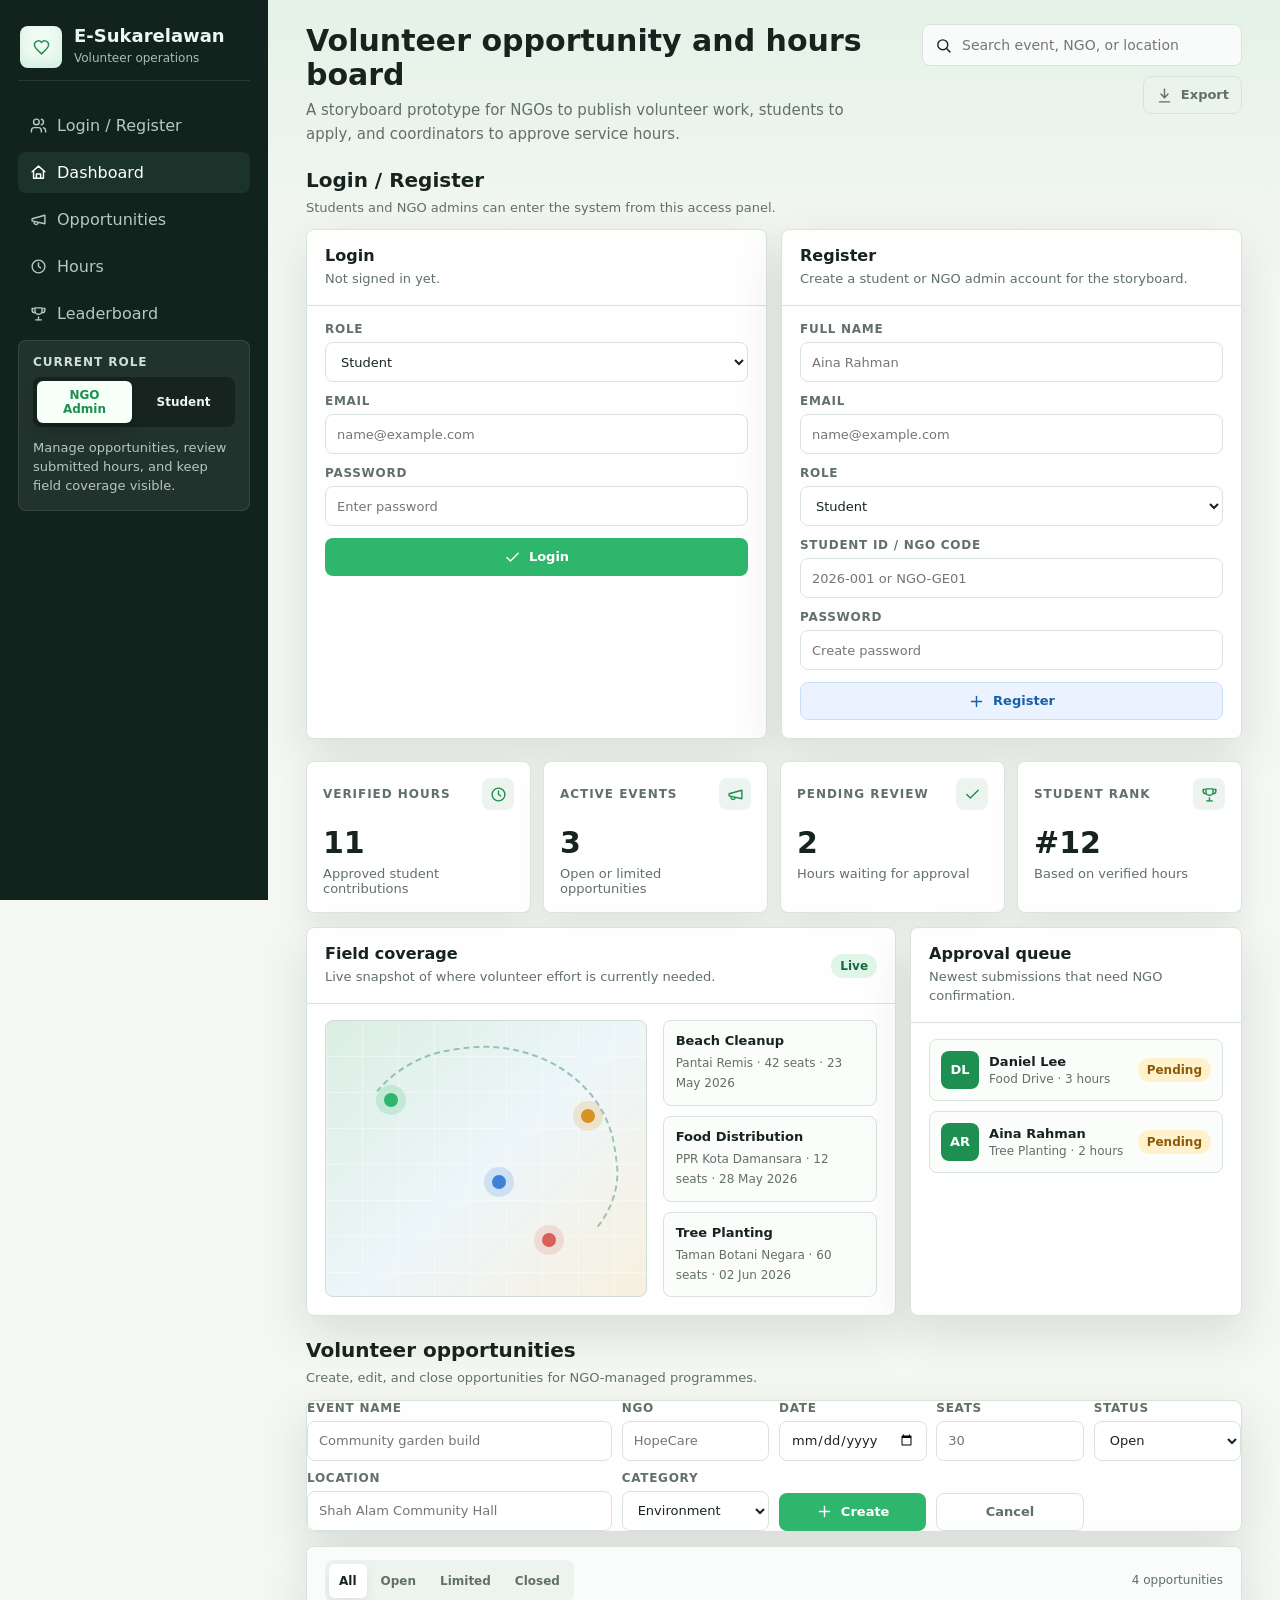
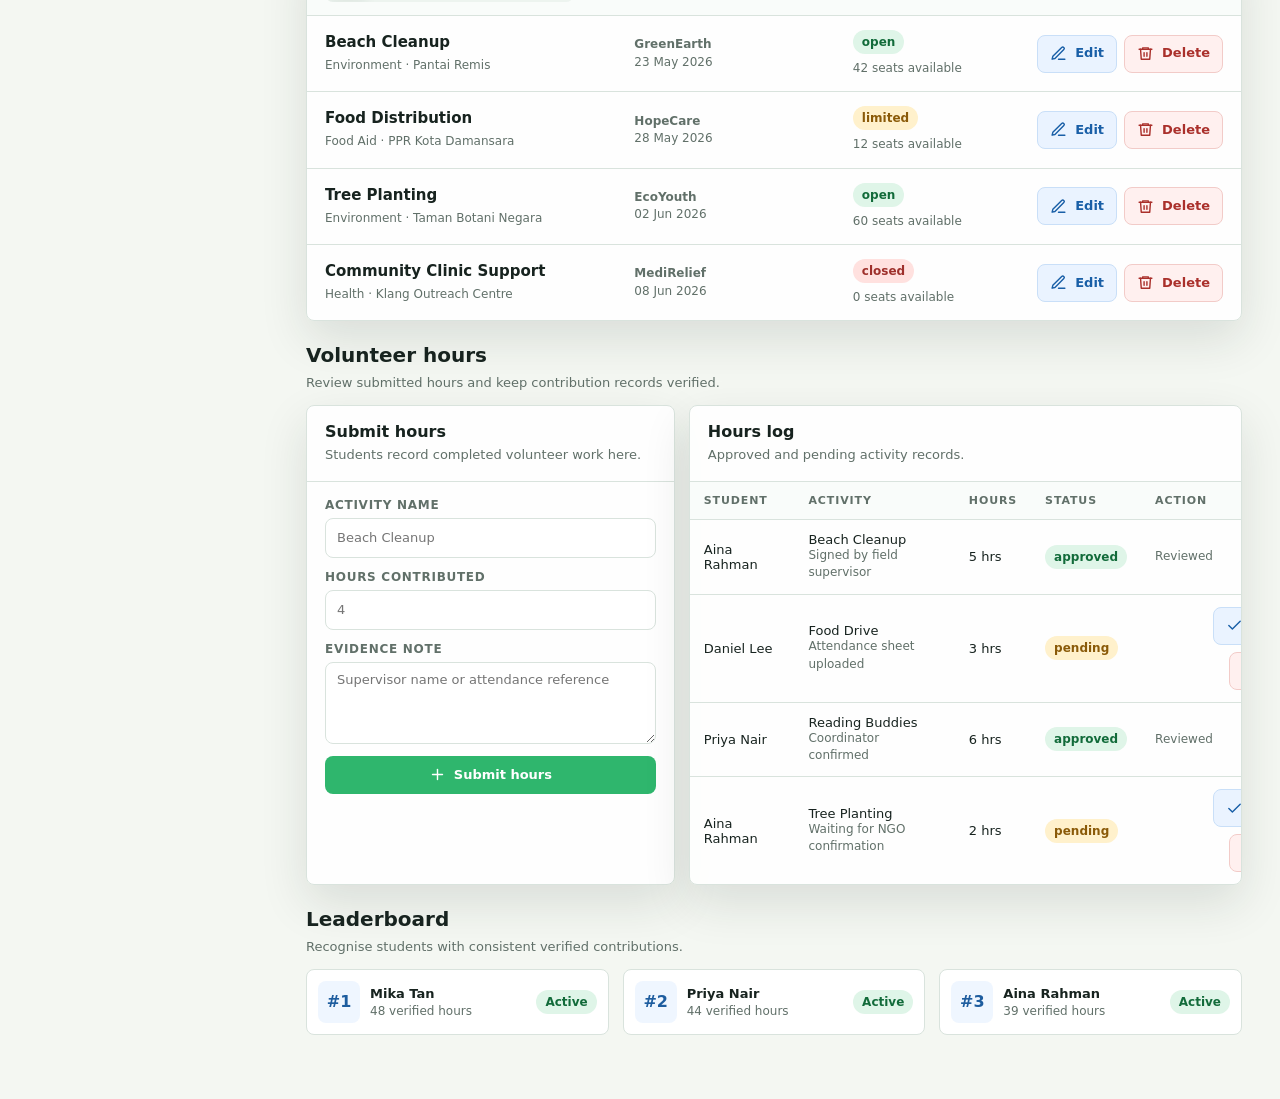
==== E-sukarelawan/target/E-sukarelawan-1.0-SNAPSHOT/index.html @ 40dfa762 "Add files via upload" ====
<!DOCTYPE html>
<html lang="en">
<head>
  <meta charset="UTF-8">
  <meta name="viewport" content="width=device-width, initial-scale=1.0">
  <title>E-Sukarelawan Storyboard</title>
  <style>
    :root {
      color-scheme: light;
      --page: #f4f7f2;
      --surface: #ffffff;
      --surface-2: #edf4ef;
      --ink: #17231f;
      --muted: #617069;
      --line: #d9e3dd;
      --sidebar: #12231d;
      --sidebar-soft: #1b332a;
      --green: #2fb66d;
      --green-dark: #1d8f51;
      --blue: #3b82d9;
      --amber: #d99125;
      --red: #d95f59;
      --shadow: 0 18px 48px rgba(26, 44, 36, 0.12);
      --radius: 8px;
      --fast: 180ms ease;
    }

    * {
      box-sizing: border-box;
    }

    html {
      scroll-behavior: smooth;
    }

    body {
      margin: 0;
      background:
        linear-gradient(180deg, rgba(47, 182, 109, 0.08), rgba(47, 182, 109, 0) 280px),
        var(--page);
      color: var(--ink);
      font-family: Inter, ui-sans-serif, system-ui, -apple-system, BlinkMacSystemFont, "Segoe UI", sans-serif;
    }

    button,
    input,
    select,
    textarea {
      font: inherit;
    }

    button {
      -webkit-tap-highlight-color: transparent;
    }

    .app {
      min-height: 100vh;
      min-width: 0;
      display: grid;
      grid-template-columns: 268px minmax(0, 1fr);
    }

    .sidebar {
      position: sticky;
      top: 0;
      min-width: 0;
      height: 100vh;
      padding: 22px 18px;
      background: var(--sidebar);
      color: #ecf7ef;
      display: flex;
      flex-direction: column;
      gap: 24px;
    }

    .brand {
      display: grid;
      grid-template-columns: 42px 1fr;
      gap: 12px;
      align-items: center;
      padding: 4px 2px 12px;
      border-bottom: 1px solid rgba(255, 255, 255, 0.1);
    }

    .brand-mark {
      width: 42px;
      height: 42px;
      border-radius: 8px;
      display: grid;
      place-items: center;
      background: #effaf3;
      color: var(--green-dark);
      box-shadow: inset 0 -6px 12px rgba(47, 182, 109, 0.16);
    }

    .brand-title {
      margin: 0;
      font-size: 18px;
      line-height: 1.05;
      letter-spacing: 0;
    }

    .brand-subtitle {
      margin: 4px 0 0;
      color: #a9bdb3;
      font-size: 12px;
      line-height: 1.35;
    }

    .nav {
      display: grid;
      gap: 6px;
      min-width: 0;
    }

    .nav-item {
      border: 0;
      border-radius: var(--radius);
      padding: 11px 12px;
      background: transparent;
      color: #b7c8bf;
      text-align: left;
      display: flex;
      align-items: center;
      gap: 10px;
      cursor: pointer;
      transition: background var(--fast), color var(--fast), transform var(--fast);
    }

    .nav-item:hover,
    .nav-item.active {
      background: var(--sidebar-soft);
      color: #ffffff;
    }

    .nav-item:active {
      transform: translateY(1px);
    }

    .role-panel {
      margin-top: auto;
      min-width: 0;
      padding: 14px;
      border-radius: var(--radius);
      background: rgba(255, 255, 255, 0.07);
      border: 1px solid rgba(255, 255, 255, 0.1);
    }

    .mini-label {
      display: block;
      margin-bottom: 8px;
      color: #cfe0d6;
      font-size: 12px;
      font-weight: 700;
      text-transform: uppercase;
      letter-spacing: 0.08em;
    }

    .segmented {
      display: grid;
      grid-template-columns: 1fr 1fr;
      gap: 4px;
      padding: 4px;
      border-radius: var(--radius);
      background: rgba(7, 15, 12, 0.42);
    }

    .role-btn,
    .filter-btn {
      min-height: 34px;
      border: 0;
      border-radius: 6px;
      padding: 7px 10px;
      background: transparent;
      color: inherit;
      cursor: pointer;
      font-size: 12px;
      font-weight: 700;
      transition: background var(--fast), color var(--fast), box-shadow var(--fast);
    }

    .role-btn.active {
      background: #f6fff8;
      color: var(--green-dark);
      box-shadow: 0 8px 16px rgba(0, 0, 0, 0.12);
    }

    .role-hint {
      min-height: 52px;
      margin: 12px 0 0;
      color: #b7c8bf;
      font-size: 13px;
      line-height: 1.45;
    }

    .workspace {
      min-width: 0;
      padding: 24px clamp(18px, 3vw, 38px) 42px;
    }

    .topbar {
      display: flex;
      align-items: flex-start;
      justify-content: space-between;
      gap: 18px;
      margin-bottom: 22px;
    }

    .page-title {
      margin: 0;
      color: var(--ink);
      font-size: 30px;
      line-height: 1.14;
      letter-spacing: 0;
    }

    .page-copy {
      margin: 7px 0 0;
      max-width: 680px;
      color: var(--muted);
      font-size: 15px;
      line-height: 1.55;
    }

    .top-actions {
      display: flex;
      gap: 10px;
      align-items: center;
      flex-wrap: wrap;
      justify-content: flex-end;
    }

    .search {
      width: min(320px, 34vw);
      min-width: 220px;
      display: flex;
      align-items: center;
      gap: 8px;
      padding: 0 12px;
      min-height: 42px;
      border: 1px solid var(--line);
      border-radius: var(--radius);
      background: rgba(255, 255, 255, 0.72);
    }

    .search input {
      width: 100%;
      min-width: 0;
      border: 0;
      outline: 0;
      background: transparent;
      color: var(--ink);
      font-size: 14px;
    }

    .btn {
      min-height: 38px;
      border: 1px solid transparent;
      border-radius: var(--radius);
      padding: 8px 12px;
      display: inline-flex;
      align-items: center;
      justify-content: center;
      gap: 8px;
      color: var(--ink);
      background: var(--surface);
      cursor: pointer;
      font-size: 13px;
      font-weight: 800;
      line-height: 1.1;
      white-space: nowrap;
      transition: transform var(--fast), border-color var(--fast), background var(--fast), box-shadow var(--fast), color var(--fast);
    }

    .btn:hover {
      transform: translateY(-1px);
      box-shadow: 0 10px 18px rgba(30, 45, 38, 0.1);
    }

    .btn.primary {
      background: var(--green);
      color: #fff;
    }

    .btn.blue {
      background: #eaf3ff;
      color: #195fa7;
      border-color: #c9dff8;
    }

    .btn.danger {
      background: #fff0ef;
      color: #aa302b;
      border-color: #f2cbc8;
    }

    .btn.ghost {
      background: transparent;
      border-color: var(--line);
      color: var(--muted);
    }

    .btn.icon-only {
      width: 38px;
      padding: 0;
    }

    .icon {
      width: 17px;
      height: 17px;
      flex: 0 0 auto;
      stroke: currentColor;
      stroke-width: 2;
      stroke-linecap: round;
      stroke-linejoin: round;
      fill: none;
    }

    .section {
      scroll-margin-top: 18px;
      margin-bottom: 22px;
    }

    .section-heading {
      display: flex;
      justify-content: space-between;
      align-items: end;
      gap: 14px;
      margin: 0 0 12px;
    }

    .section-heading h2 {
      margin: 0;
      font-size: 20px;
      line-height: 1.25;
      letter-spacing: 0;
    }

    .section-heading p {
      margin: 5px 0 0;
      color: var(--muted);
      font-size: 13px;
      line-height: 1.5;
    }

    .metrics {
      display: grid;
      grid-template-columns: repeat(4, minmax(150px, 1fr));
      gap: 12px;
      margin-bottom: 14px;
    }

    .metric {
      min-height: 118px;
      padding: 16px;
      border-radius: var(--radius);
      background: var(--surface);
      border: 1px solid rgba(217, 227, 221, 0.9);
      box-shadow: 0 12px 30px rgba(25, 40, 33, 0.08);
    }

    .metric-top {
      display: flex;
      justify-content: space-between;
      align-items: center;
      gap: 12px;
      margin-bottom: 18px;
    }

    .metric-label {
      color: var(--muted);
      font-size: 12px;
      font-weight: 800;
      text-transform: uppercase;
      letter-spacing: 0.08em;
    }

    .metric-icon {
      width: 32px;
      height: 32px;
      border-radius: 8px;
      display: grid;
      place-items: center;
      color: var(--green-dark);
      background: var(--surface-2);
    }

    .metric-value {
      margin: 0;
      font-size: 30px;
      line-height: 1;
      letter-spacing: 0;
    }

    .metric-note {
      margin: 8px 0 0;
      color: var(--muted);
      font-size: 13px;
    }

    .dashboard-grid {
      display: grid;
      grid-template-columns: minmax(0, 1.6fr) minmax(280px, 0.9fr);
      gap: 14px;
    }

    .panel {
      border: 1px solid var(--line);
      border-radius: var(--radius);
      background: rgba(255, 255, 255, 0.9);
      box-shadow: var(--shadow);
      overflow: hidden;
    }

    .panel-head {
      padding: 16px 18px;
      display: flex;
      justify-content: space-between;
      align-items: center;
      gap: 12px;
      border-bottom: 1px solid var(--line);
    }

    .panel-title {
      margin: 0;
      font-size: 16px;
      line-height: 1.25;
      letter-spacing: 0;
    }

    .panel-subtitle {
      margin: 4px 0 0;
      color: var(--muted);
      font-size: 13px;
      line-height: 1.45;
    }

    .panel-body {
      padding: 16px 18px 18px;
    }

    .field-map {
      display: grid;
      grid-template-columns: 1.2fr 0.8fr;
      gap: 16px;
      align-items: stretch;
    }

    .map-board {
      position: relative;
      min-height: 240px;
      border-radius: var(--radius);
      border: 1px solid #cfdcd4;
      background:
        linear-gradient(90deg, rgba(255, 255, 255, 0.36) 1px, transparent 1px),
        linear-gradient(0deg, rgba(255, 255, 255, 0.36) 1px, transparent 1px),
        linear-gradient(135deg, #dbeee3, #edf6f9 52%, #f8f0df);
      background-size: 36px 36px, 36px 36px, cover;
      overflow: hidden;
    }

    .map-route {
      position: absolute;
      inset: 24px 30px;
      border: 2px dashed rgba(31, 129, 83, 0.42);
      border-left-color: transparent;
      border-bottom-color: transparent;
      border-radius: 45% 55% 42% 58%;
      transform: rotate(-8deg);
    }

    .pin {
      position: absolute;
      width: 14px;
      height: 14px;
      border-radius: 99px;
      background: var(--green);
      box-shadow: 0 0 0 8px rgba(47, 182, 109, 0.18);
    }

    .pin:nth-child(2) { left: 18%; top: 26%; }
    .pin:nth-child(3) { left: 52%; top: 56%; background: var(--blue); box-shadow: 0 0 0 8px rgba(59, 130, 217, 0.18); }
    .pin:nth-child(4) { right: 16%; top: 32%; background: var(--amber); box-shadow: 0 0 0 8px rgba(217, 145, 37, 0.18); }
    .pin:nth-child(5) { right: 28%; bottom: 18%; background: var(--red); box-shadow: 0 0 0 8px rgba(217, 95, 89, 0.17); }

    .dispatch-list {
      display: grid;
      gap: 10px;
    }

    .dispatch-item {
      padding: 12px;
      border: 1px solid var(--line);
      border-radius: var(--radius);
      background: #fbfdfb;
    }

    .dispatch-item strong {
      display: block;
      margin-bottom: 4px;
      font-size: 13px;
    }

    .dispatch-item span {
      color: var(--muted);
      font-size: 12px;
      line-height: 1.45;
    }

    .queue {
      display: grid;
      gap: 10px;
    }

    .queue-row,
    .leader-row {
      display: grid;
      grid-template-columns: 38px minmax(0, 1fr) auto;
      gap: 10px;
      align-items: center;
      padding: 11px;
      border-radius: var(--radius);
      border: 1px solid var(--line);
      background: #fbfdfb;
    }

    .avatar {
      width: 38px;
      height: 38px;
      border-radius: 8px;
      display: grid;
      place-items: center;
      color: #fff;
      background: var(--green-dark);
      font-weight: 900;
      font-size: 13px;
    }

    .row-title {
      min-width: 0;
      font-size: 13px;
      font-weight: 800;
      overflow: hidden;
      text-overflow: ellipsis;
      white-space: nowrap;
    }

    .row-meta {
      margin-top: 3px;
      color: var(--muted);
      font-size: 12px;
      overflow: hidden;
      text-overflow: ellipsis;
      white-space: nowrap;
    }

    .tag {
      display: inline-flex;
      align-items: center;
      justify-content: center;
      min-height: 24px;
      border-radius: 999px;
      padding: 3px 9px;
      font-size: 12px;
      font-weight: 800;
      line-height: 1;
      white-space: nowrap;
    }

    .tag.open,
    .tag.approved {
      color: #126b3a;
      background: #dff5e8;
    }

    .tag.limited,
    .tag.pending {
      color: #8a5a08;
      background: #fff1cc;
    }

    .tag.closed,
    .tag.rejected {
      color: #9e302b;
      background: #ffe1df;
    }

    .form-grid {
      display: grid;
      grid-template-columns: repeat(6, minmax(110px, 1fr));
      gap: 10px;
      align-items: end;
    }

    .auth-grid {
      display: grid;
      grid-template-columns: repeat(2, minmax(280px, 1fr));
      gap: 14px;
    }

    .auth-fields {
      display: grid;
      gap: 12px;
    }

    .field {
      display: grid;
      gap: 6px;
      min-width: 0;
    }

    .field.wide {
      grid-column: span 2;
    }

    .field label {
      color: var(--muted);
      font-size: 12px;
      font-weight: 800;
      text-transform: uppercase;
      letter-spacing: 0.06em;
    }

    .field input,
    .field select,
    .field textarea {
      width: 100%;
      min-height: 40px;
      border: 1px solid var(--line);
      border-radius: var(--radius);
      padding: 9px 11px;
      background: #fff;
      color: var(--ink);
      outline: 0;
      font-size: 13px;
      transition: border-color var(--fast), box-shadow var(--fast);
    }

    .field textarea {
      resize: vertical;
      min-height: 82px;
    }

    .field input:focus,
    .field select:focus,
    .field textarea:focus {
      border-color: var(--green);
      box-shadow: 0 0 0 3px rgba(47, 182, 109, 0.16);
    }

    .toolbar {
      display: flex;
      align-items: center;
      justify-content: space-between;
      gap: 12px;
      padding: 13px 18px;
      border-bottom: 1px solid var(--line);
      background: #f9fcfa;
    }

    .filter-group {
      display: flex;
      gap: 4px;
      padding: 4px;
      border-radius: var(--radius);
      background: #edf4ef;
      overflow-x: auto;
    }

    .filter-btn {
      color: var(--muted);
    }

    .filter-btn.active {
      background: #fff;
      color: var(--ink);
      box-shadow: 0 4px 12px rgba(30, 45, 38, 0.08);
    }

    .opportunity-list {
      display: grid;
    }

    .opportunity-row {
      display: grid;
      grid-template-columns: minmax(230px, 1.3fr) minmax(170px, 0.9fr) minmax(140px, 0.75fr) auto;
      gap: 14px;
      align-items: center;
      padding: 14px 18px;
      border-bottom: 1px solid var(--line);
    }

    .opportunity-row:last-child {
      border-bottom: 0;
    }

    .event-title {
      margin: 0 0 5px;
      font-size: 15px;
      line-height: 1.25;
    }

    .event-meta,
    .event-detail {
      color: var(--muted);
      font-size: 12px;
      line-height: 1.45;
    }

    .row-actions {
      display: flex;
      gap: 7px;
      justify-content: flex-end;
      flex-wrap: wrap;
    }

    .hours-grid {
      display: grid;
      grid-template-columns: minmax(320px, 0.8fr) minmax(0, 1.2fr);
      gap: 14px;
    }

    .table-wrap {
      overflow-x: auto;
    }

    table {
      width: 100%;
      border-collapse: collapse;
      min-width: 650px;
    }

    th,
    td {
      padding: 12px 14px;
      border-bottom: 1px solid var(--line);
      text-align: left;
      vertical-align: middle;
      font-size: 13px;
    }

    th {
      color: var(--muted);
      font-size: 11px;
      text-transform: uppercase;
      letter-spacing: 0.08em;
      background: #f9fcfa;
    }

    tbody tr:last-child td {
      border-bottom: 0;
    }

    .leaderboard-grid {
      display: grid;
      grid-template-columns: repeat(3, minmax(0, 1fr));
      gap: 14px;
    }

    .leader-row {
      grid-template-columns: 42px minmax(0, 1fr) auto;
      background: #fff;
    }

    .rank {
      width: 42px;
      height: 42px;
      display: grid;
      place-items: center;
      border-radius: 8px;
      background: #eff6ff;
      color: #1e5d9f;
      font-weight: 900;
    }

    .admin-grid {
      display: grid;
      grid-template-columns: repeat(3, minmax(0, 1fr));
      gap: 14px;
    }

    .admin-card {
      padding: 16px 18px;
      display: grid;
      gap: 10px;
    }

    .profile-value {
      color: var(--ink);
      font-size: 13px;
      font-weight: 800;
      text-align: right;
    }

    .toggle-row {
      display: flex;
      justify-content: space-between;
      align-items: center;
      gap: 14px;
      padding: 10px 0;
      border-bottom: 1px solid var(--line);
    }

    .toggle-row:last-child {
      border-bottom: 0;
    }

    .switch {
      position: relative;
      width: 46px;
      height: 26px;
      flex: 0 0 auto;
    }

    .switch input {
      position: absolute;
      inset: 0;
      opacity: 0;
    }

    .slider {
      position: absolute;
      inset: 0;
      border-radius: 999px;
      background: #cbd7d0;
      cursor: pointer;
      transition: background var(--fast);
    }

    .slider::after {
      content: "";
      position: absolute;
      width: 20px;
      height: 20px;
      top: 3px;
      left: 3px;
      border-radius: 50%;
      background: #fff;
      box-shadow: 0 2px 8px rgba(31, 42, 37, 0.2);
      transition: transform var(--fast);
    }

    .switch input:checked + .slider {
      background: var(--green);
    }

    .switch input:checked + .slider::after {
      transform: translateX(20px);
    }

    .empty {
      padding: 24px 18px;
      color: var(--muted);
      text-align: center;
      font-size: 13px;
    }

    .admin-only,
    .student-only {
      display: none;
    }

    .app[data-role="admin"] .admin-only {
      display: block;
    }

    .app[data-role="admin"] .admin-only.form-grid {
      display: grid;
    }

    .app[data-role="student"] .student-only {
      display: block;
    }

    .app[data-role="student"] .student-only.inline {
      display: inline-flex;
    }

    .app[data-role="student"] .admin-context {
      display: none;
    }

    .app[data-role="admin"] .student-context {
      display: none;
    }

    .toast {
      position: fixed;
      right: 22px;
      bottom: 22px;
      z-index: 10;
      max-width: min(360px, calc(100vw - 44px));
      padding: 12px 14px;
      border-radius: var(--radius);
      background: #12231d;
      color: #fff;
      box-shadow: 0 18px 48px rgba(18, 35, 29, 0.28);
      transform: translateY(18px);
      opacity: 0;
      pointer-events: none;
      transition: opacity var(--fast), transform var(--fast);
      font-size: 13px;
      line-height: 1.45;
    }

    .toast.show {
      opacity: 1;
      transform: translateY(0);
    }

    @media (max-width: 1180px) {
      .metrics {
        grid-template-columns: repeat(2, minmax(180px, 1fr));
      }

      .dashboard-grid,
      .auth-grid,
      .field-map,
      .hours-grid,
      .leaderboard-grid,
      .admin-grid {
        grid-template-columns: 1fr;
      }

      .form-grid {
        grid-template-columns: repeat(3, minmax(140px, 1fr));
      }
    }

    @media (max-width: 860px) {
      .app {
        grid-template-columns: 1fr;
      }

      .sidebar {
        position: static;
        height: auto;
        padding: 16px;
      }

      .nav {
        display: flex;
        overflow-x: auto;
        max-width: 100%;
        padding-bottom: 4px;
      }

      .nav-item {
        flex: 0 0 126px;
      }

      .role-panel {
        margin-top: 0;
      }

      .workspace {
        padding: 18px 14px 30px;
      }

      .topbar,
      .section-heading,
      .toolbar {
        align-items: stretch;
        flex-direction: column;
      }

      .top-actions,
      .toolbar {
        justify-content: flex-start;
      }

      .search {
        width: 100%;
        min-width: 0;
      }

      .page-title {
        font-size: 25px;
      }

      .opportunity-row {
        grid-template-columns: 1fr;
        align-items: start;
      }

      .row-actions {
        justify-content: flex-start;
      }
    }

    @media (max-width: 620px) {
      .metrics,
      .form-grid {
        grid-template-columns: 1fr;
      }

      .field.wide {
        grid-column: span 1;
      }

      .panel-head {
        align-items: flex-start;
        flex-direction: column;
      }

      .queue-row,
      .leader-row {
        grid-template-columns: 38px minmax(0, 1fr);
      }

      .queue-row .tag,
      .leader-row .tag {
        grid-column: 1 / -1;
        width: fit-content;
      }
    }

    @media (prefers-reduced-motion: reduce) {
      *,
      *::before,
      *::after {
        scroll-behavior: auto !important;
        transition-duration: 0.01ms !important;
        animation-duration: 0.01ms !important;
      }
    }
  </style>
</head>
<body>
  <svg aria-hidden="true" style="position:absolute;width:0;height:0;overflow:hidden">
    <symbol id="icon-heart" viewBox="0 0 24 24"><path d="M19 14c1.5-1.5 3-3.3 3-5.5A5.5 5.5 0 0 0 12 5a5.5 5.5 0 0 0-10 3.5C2 10.7 3.5 12.5 5 14l7 7Z"></path></symbol>
    <symbol id="icon-home" viewBox="0 0 24 24"><path d="m3 11 9-8 9 8"></path><path d="M5 10v10h14V10"></path><path d="M9 20v-6h6v6"></path></symbol>
    <symbol id="icon-megaphone" viewBox="0 0 24 24"><path d="m3 11 18-5v12L3 14v-3Z"></path><path d="M11.6 16.8a3 3 0 1 1-5.8-1.6"></path></symbol>
    <symbol id="icon-clock" viewBox="0 0 24 24"><circle cx="12" cy="12" r="9"></circle><path d="M12 7v5l3 2"></path></symbol>
    <symbol id="icon-trophy" viewBox="0 0 24 24"><path d="M8 21h8"></path><path d="M12 17v4"></path><path d="M7 4h10v4a5 5 0 0 1-10 0V4Z"></path><path d="M5 5H3v2a4 4 0 0 0 4 4"></path><path d="M19 5h2v2a4 4 0 0 1-4 4"></path></symbol>
    <symbol id="icon-settings" viewBox="0 0 24 24"><path d="M12 15.5a3.5 3.5 0 1 0 0-7 3.5 3.5 0 0 0 0 7Z"></path><path d="M19.4 15a1.7 1.7 0 0 0 .3 1.9l.1.1a2 2 0 1 1-2.8 2.8l-.1-.1a1.7 1.7 0 0 0-1.9-.3 1.7 1.7 0 0 0-1 1.6V21a2 2 0 1 1-4 0v-.1a1.7 1.7 0 0 0-1-1.6 1.7 1.7 0 0 0-1.9.3l-.1.1A2 2 0 1 1 4.2 17l.1-.1a1.7 1.7 0 0 0 .3-1.9 1.7 1.7 0 0 0-1.6-1H3a2 2 0 1 1 0-4h.1a1.7 1.7 0 0 0 1.6-1 1.7 1.7 0 0 0-.3-1.9L4.3 7A2 2 0 1 1 7.1 4.2l.1.1a1.7 1.7 0 0 0 1.9.3h.1a1.7 1.7 0 0 0 1-1.6V3a2 2 0 1 1 4 0v.1a1.7 1.7 0 0 0 1 1.6h.1a1.7 1.7 0 0 0 1.9-.3l.1-.1A2 2 0 1 1 19.8 7l-.1.1a1.7 1.7 0 0 0-.3 1.9v.1a1.7 1.7 0 0 0 1.6 1h.1a2 2 0 1 1 0 4H21a1.7 1.7 0 0 0-1.6 1Z"></path></symbol>
    <symbol id="icon-plus" viewBox="0 0 24 24"><path d="M12 5v14"></path><path d="M5 12h14"></path></symbol>
    <symbol id="icon-edit" viewBox="0 0 24 24"><path d="M12 20h9"></path><path d="M16.5 3.5a2.1 2.1 0 0 1 3 3L7 19l-4 1 1-4Z"></path></symbol>
    <symbol id="icon-trash" viewBox="0 0 24 24"><path d="M3 6h18"></path><path d="M8 6V4h8v2"></path><path d="m19 6-1 14H6L5 6"></path><path d="M10 11v5"></path><path d="M14 11v5"></path></symbol>
    <symbol id="icon-search" viewBox="0 0 24 24"><circle cx="11" cy="11" r="7"></circle><path d="m21 21-4.3-4.3"></path></symbol>
    <symbol id="icon-download" viewBox="0 0 24 24"><path d="M12 3v12"></path><path d="m7 10 5 5 5-5"></path><path d="M5 21h14"></path></symbol>
    <symbol id="icon-check" viewBox="0 0 24 24"><path d="m20 6-11 11-5-5"></path></symbol>
    <symbol id="icon-x" viewBox="0 0 24 24"><path d="M18 6 6 18"></path><path d="m6 6 12 12"></path></symbol>
    <symbol id="icon-users" viewBox="0 0 24 24"><path d="M16 21v-2a4 4 0 0 0-4-4H6a4 4 0 0 0-4 4v2"></path><circle cx="9" cy="7" r="4"></circle><path d="M22 21v-2a4 4 0 0 0-3-3.9"></path><path d="M16 3.1a4 4 0 0 1 0 7.8"></path></symbol>
    <symbol id="icon-map" viewBox="0 0 24 24"><path d="M9 18 3 21V6l6-3 6 3 6-3v15l-6 3-6-3Z"></path><path d="M9 3v15"></path><path d="M15 6v15"></path></symbol>
  </svg>

  <div class="app" id="app" data-role="admin">
    <aside class="sidebar" aria-label="Primary navigation">
      <div class="brand">
        <div class="brand-mark"><svg class="icon"><use href="#icon-heart"></use></svg></div>
        <div>
          <h1 class="brand-title">E-Sukarelawan</h1>
          <p class="brand-subtitle">Volunteer operations</p>
        </div>
      </div>

      <nav class="nav">
        <button class="nav-item" data-target="access" type="button">
          <svg class="icon"><use href="#icon-users"></use></svg>
          Login / Register
        </button>
        <button class="nav-item active" data-target="dashboard" type="button">
          <svg class="icon"><use href="#icon-home"></use></svg>
          Dashboard
        </button>
        <button class="nav-item" data-target="opportunities" type="button">
          <svg class="icon"><use href="#icon-megaphone"></use></svg>
          Opportunities
        </button>
        <button class="nav-item" data-target="hours" type="button">
          <svg class="icon"><use href="#icon-clock"></use></svg>
          Hours
        </button>
        <button class="nav-item" data-target="leaderboard" type="button">
          <svg class="icon"><use href="#icon-trophy"></use></svg>
          Leaderboard
        </button>
      <div class="role-panel">
        <span class="mini-label">Current role</span>
        <div class="segmented" role="tablist" aria-label="Role">
          <button class="role-btn active" type="button" data-role-choice="admin">NGO Admin</button>
          <button class="role-btn" type="button" data-role-choice="student">Student</button>
        </div>
        <p class="role-hint" id="roleHint">Manage opportunities, review submitted hours, and keep field coverage visible.</p>
      </div>
    </aside>

    <main class="workspace">
      <header class="topbar">
        <div>
          <h2 class="page-title">Volunteer opportunity and hours board</h2>
          <p class="page-copy">A storyboard prototype for NGOs to publish volunteer work, students to apply, and coordinators to approve service hours.</p>
        </div>
        <div class="top-actions">
          <label class="search" aria-label="Search the storyboard">
            <svg class="icon"><use href="#icon-search"></use></svg>
            <input id="globalSearch" type="search" placeholder="Search event, NGO, or location">
          </label>
          <button class="btn ghost" type="button" id="exportBtn">
            <svg class="icon"><use href="#icon-download"></use></svg>
            Export
          </button>
        </div>
      </header>

      <section class="section" id="access">
        <div class="section-heading">
          <div>
            <h2>Login / Register</h2>
            <p>Students and NGO admins can enter the system from this access panel.</p>
          </div>
        </div>

        <div class="auth-grid">
          <form class="panel" id="loginForm">
            <div class="panel-head">
              <div>
                <h3 class="panel-title">Login</h3>
                <p class="panel-subtitle" id="accessStatus">Not signed in yet.</p>
              </div>
            </div>
            <div class="panel-body auth-fields">
              <div class="field">
                <label for="loginRole">Role</label>
                <select id="loginRole" required>
                  <option value="student">Student</option>
                  <option value="admin">NGO Admin</option>
                </select>
              </div>
              <div class="field">
                <label for="loginEmail">Email</label>
                <input id="loginEmail" type="email" autocomplete="email" placeholder="name@example.com" required>
              </div>
              <div class="field">
                <label for="loginPassword">Password</label>
                <input id="loginPassword" type="password" autocomplete="current-password" placeholder="Enter password" required>
              </div>
              <button class="btn primary" type="submit">
                <svg class="icon"><use href="#icon-check"></use></svg>
                Login
              </button>
            </div>
          </form>

          <form class="panel" id="registerForm">
            <div class="panel-head">
              <div>
                <h3 class="panel-title">Register</h3>
                <p class="panel-subtitle">Create a student or NGO admin account for the storyboard.</p>
              </div>
            </div>
            <div class="panel-body auth-fields">
              <div class="field">
                <label for="registerName">Full name</label>
                <input id="registerName" autocomplete="name" placeholder="Aina Rahman" required>
              </div>
              <div class="field">
                <label for="registerEmail">Email</label>
                <input id="registerEmail" type="email" autocomplete="email" placeholder="name@example.com" required>
              </div>
              <div class="field">
                <label for="registerRole">Role</label>
                <select id="registerRole" required>
                  <option value="student">Student</option>
                  <option value="admin">NGO Admin</option>
                </select>
              </div>
              <div class="field">
                <label for="registerId">Student ID / NGO code</label>
                <input id="registerId" autocomplete="off" placeholder="2026-001 or NGO-GE01" required>
              </div>
              <div class="field">
                <label for="registerPassword">Password</label>
                <input id="registerPassword" type="password" autocomplete="new-password" placeholder="Create password" required>
              </div>
              <button class="btn blue" type="submit">
                <svg class="icon"><use href="#icon-plus"></use></svg>
                Register
              </button>
            </div>
          </form>
        </div>
      </section>

      <section class="section" id="dashboard">
        <div class="metrics">
          <article class="metric">
            <div class="metric-top">
              <span class="metric-label">Verified hours</span>
              <span class="metric-icon"><svg class="icon"><use href="#icon-clock"></use></svg></span>
            </div>
            <h3 class="metric-value" id="metricHours">0</h3>
            <p class="metric-note">Approved student contributions</p>
          </article>
          <article class="metric">
            <div class="metric-top">
              <span class="metric-label">Active events</span>
              <span class="metric-icon"><svg class="icon"><use href="#icon-megaphone"></use></svg></span>
            </div>
            <h3 class="metric-value" id="metricEvents">0</h3>
            <p class="metric-note">Open or limited opportunities</p>
          </article>
          <article class="metric">
            <div class="metric-top">
              <span class="metric-label">Pending review</span>
              <span class="metric-icon"><svg class="icon"><use href="#icon-check"></use></svg></span>
            </div>
            <h3 class="metric-value" id="metricPending">0</h3>
            <p class="metric-note">Hours waiting for approval</p>
          </article>
          <article class="metric">
            <div class="metric-top">
              <span class="metric-label">Student rank</span>
              <span class="metric-icon"><svg class="icon"><use href="#icon-trophy"></use></svg></span>
            </div>
            <h3 class="metric-value">#12</h3>
            <p class="metric-note">Based on verified hours</p>
          </article>
        </div>

        <div class="dashboard-grid">
          <section class="panel">
            <div class="panel-head">
              <div>
                <h3 class="panel-title">Field coverage</h3>
                <p class="panel-subtitle">Live snapshot of where volunteer effort is currently needed.</p>
              </div>
              <span class="tag open">Live</span>
            </div>
            <div class="panel-body field-map">
              <div class="map-board" aria-label="Volunteer coverage map">
                <span class="map-route"></span>
                <span class="pin"></span>
                <span class="pin"></span>
                <span class="pin"></span>
                <span class="pin"></span>
              </div>
              <div class="dispatch-list" id="dispatchList"></div>
            </div>
          </section>

          <section class="panel">
            <div class="panel-head">
              <div>
                <h3 class="panel-title admin-context">Approval queue</h3>
                <h3 class="panel-title student-context">My applications</h3>
                <p class="panel-subtitle admin-context">Newest submissions that need NGO confirmation.</p>
                <p class="panel-subtitle student-context">Applications submitted from the opportunities board.</p>
              </div>
            </div>
            <div class="panel-body">
              <div class="queue" id="queueList"></div>
            </div>
          </section>
        </div>
      </section>

      <section class="section" id="opportunities">
        <div class="section-heading">
          <div>
            <h2>Volunteer opportunities</h2>
            <p class="admin-context">Create, edit, and close opportunities for NGO-managed programmes.</p>
            <p class="student-context">Browse open programmes and apply to the activities that fit your schedule.</p>
          </div>
        </div>

        <form class="panel admin-only form-grid" id="opportunityForm">
          <div class="field wide">
            <label for="eventName">Event name</label>
            <input id="eventName" name="eventName" autocomplete="off" placeholder="Community garden build" required>
          </div>
          <div class="field">
            <label for="ngoName">NGO</label>
            <input id="ngoName" name="ngoName" autocomplete="off" placeholder="HopeCare" required>
          </div>
          <div class="field">
            <label for="eventDate">Date</label>
            <input id="eventDate" name="eventDate" type="date" required>
          </div>
          <div class="field">
            <label for="eventSeats">Seats</label>
            <input id="eventSeats" name="eventSeats" type="number" min="1" placeholder="30" required>
          </div>
          <div class="field">
            <label for="eventStatus">Status</label>
            <select id="eventStatus" name="eventStatus">
              <option value="open">Open</option>
              <option value="limited">Limited</option>
              <option value="closed">Closed</option>
            </select>
          </div>
          <div class="field wide">
            <label for="eventLocation">Location</label>
            <input id="eventLocation" name="eventLocation" autocomplete="off" placeholder="Shah Alam Community Hall" required>
          </div>
          <div class="field">
            <label for="eventCategory">Category</label>
            <select id="eventCategory" name="eventCategory">
              <option>Environment</option>
              <option>Food Aid</option>
              <option>Education</option>
              <option>Health</option>
              <option>Community</option>
            </select>
          </div>
          <button class="btn primary" type="submit" id="saveOpportunityBtn">
            <svg class="icon"><use href="#icon-plus"></use></svg>
            Create
          </button>
          <button class="btn ghost" type="button" id="cancelEditBtn" hidden>Cancel</button>
        </form>

        <section class="panel" style="margin-top:14px">
          <div class="toolbar">
            <div class="filter-group" aria-label="Opportunity filters">
              <button class="filter-btn active" type="button" data-filter="all">All</button>
              <button class="filter-btn" type="button" data-filter="open">Open</button>
              <button class="filter-btn" type="button" data-filter="limited">Limited</button>
              <button class="filter-btn" type="button" data-filter="closed">Closed</button>
            </div>
            <span class="event-detail" id="resultCount">0 opportunities</span>
          </div>
          <div class="opportunity-list" id="opportunityList"></div>
        </section>
      </section>

      <section class="section" id="hours">
        <div class="section-heading">
          <div>
            <h2>Volunteer hours</h2>
            <p class="student-context">Log completed activities and track whether your NGO has approved them.</p>
            <p class="admin-context">Review submitted hours and keep contribution records verified.</p>
          </div>
        </div>

        <div class="hours-grid">
          <form class="panel" id="hoursForm">
            <div class="panel-head">
              <div>
                <h3 class="panel-title">Submit hours</h3>
                <p class="panel-subtitle">Students record completed volunteer work here.</p>
              </div>
            </div>
            <div class="panel-body" style="display:grid;gap:12px">
              <div class="field">
                <label for="activityName">Activity name</label>
                <input id="activityName" autocomplete="off" placeholder="Beach Cleanup" required>
              </div>
              <div class="field">
                <label for="hoursContributed">Hours contributed</label>
                <input id="hoursContributed" type="number" min="1" max="24" placeholder="4" required>
              </div>
              <div class="field">
                <label for="hoursNote">Evidence note</label>
                <textarea id="hoursNote" placeholder="Supervisor name or attendance reference"></textarea>
              </div>
              <button class="btn primary" type="submit">
                <svg class="icon"><use href="#icon-plus"></use></svg>
                Submit hours
              </button>
            </div>
          </form>

          <section class="panel">
            <div class="panel-head">
              <div>
                <h3 class="panel-title">Hours log</h3>
                <p class="panel-subtitle">Approved and pending activity records.</p>
              </div>
            </div>
            <div class="table-wrap">
              <table>
                <thead>
                  <tr>
                    <th>Student</th>
                    <th>Activity</th>
                    <th>Hours</th>
                    <th>Status</th>
                    <th class="admin-context">Action</th>
                  </tr>
                </thead>
                <tbody id="hoursTable"></tbody>
              </table>
            </div>
          </section>
        </div>
      </section>

      <section class="section" id="leaderboard">
        <div class="section-heading">
          <div>
            <h2>Leaderboard</h2>
            <p>Recognise students with consistent verified contributions.</p>
          </div>
        </div>
        <div class="leaderboard-grid" id="leaderboardList"></div>
      </section>
    </main>
  </div>

  <div class="toast" id="toast" role="status" aria-live="polite"></div>

  <script>
    const app = document.querySelector("#app");
    const toast = document.querySelector("#toast");
    const roleHint = document.querySelector("#roleHint");
    const searchInput = document.querySelector("#globalSearch");
    const resultCount = document.querySelector("#resultCount");
    const opportunityForm = document.querySelector("#opportunityForm");
    const saveOpportunityBtn = document.querySelector("#saveOpportunityBtn");
    const cancelEditBtn = document.querySelector("#cancelEditBtn");
    const hoursForm = document.querySelector("#hoursForm");
    const loginForm = document.querySelector("#loginForm");
    const registerForm = document.querySelector("#registerForm");
    const accessStatus = document.querySelector("#accessStatus");

    let role = "admin";
    let activeFilter = "all";
    let editingOpportunityId = null;
    let toastTimer = null;

    const opportunities = [
      { id: 1, event: "Beach Cleanup", ngo: "GreenEarth", date: "2026-05-23", seats: 42, location: "Pantai Remis", status: "open", category: "Environment", applied: false },
      { id: 2, event: "Food Distribution", ngo: "HopeCare", date: "2026-05-28", seats: 12, location: "PPR Kota Damansara", status: "limited", category: "Food Aid", applied: false },
      { id: 3, event: "Tree Planting", ngo: "EcoYouth", date: "2026-06-02", seats: 60, location: "Taman Botani Negara", status: "open", category: "Environment", applied: true },
      { id: 4, event: "Community Clinic Support", ngo: "MediRelief", date: "2026-06-08", seats: 0, location: "Klang Outreach Centre", status: "closed", category: "Health", applied: false }
    ];

    const hours = [
      { id: 1, student: "Aina Rahman", activity: "Beach Cleanup", amount: 5, status: "approved", note: "Signed by field supervisor" },
      { id: 2, student: "Daniel Lee", activity: "Food Drive", amount: 3, status: "pending", note: "Attendance sheet uploaded" },
      { id: 3, student: "Priya Nair", activity: "Reading Buddies", amount: 6, status: "approved", note: "Coordinator confirmed" },
      { id: 4, student: "Aina Rahman", activity: "Tree Planting", amount: 2, status: "pending", note: "Waiting for NGO confirmation" }
    ];

    const leaders = [
      { name: "Mika Tan", hours: 48 },
      { name: "Priya Nair", hours: 44 },
      { name: "Aina Rahman", hours: 39 }
    ];

    function icon(name) {
      return `<svg class="icon" aria-hidden="true"><use href="#icon-${name}"></use></svg>`;
    }

    function showToast(message) {
      clearTimeout(toastTimer);
      toast.textContent = message;
      toast.classList.add("show");
      toastTimer = setTimeout(() => toast.classList.remove("show"), 2400);
    }

    function formatDate(dateString) {
      return new Intl.DateTimeFormat("en-MY", { day: "2-digit", month: "short", year: "numeric" }).format(new Date(dateString));
    }

    function initials(name) {
      return name.split(" ").map(part => part[0]).join("").slice(0, 2).toUpperCase();
    }

    function filteredOpportunities() {
      const query = searchInput.value.trim().toLowerCase();
      return opportunities.filter(item => {
        const matchesFilter = activeFilter === "all" || item.status === activeFilter;
        const matchesSearch = !query || [item.event, item.ngo, item.location, item.category].some(value => value.toLowerCase().includes(query));
        return matchesFilter && matchesSearch;
      });
    }

    function renderMetrics() {
      const approvedHours = hours.filter(item => item.status === "approved").reduce((sum, item) => sum + item.amount, 0);
      const activeEvents = opportunities.filter(item => item.status !== "closed").length;
      const pendingHours = hours.filter(item => item.status === "pending").length;
      document.querySelector("#metricHours").textContent = approvedHours.toLocaleString("en-MY");
      document.querySelector("#metricEvents").textContent = activeEvents;
      document.querySelector("#metricPending").textContent = pendingHours;
    }

    function renderDispatch() {
      const urgent = opportunities.slice(0, 3).map(item => `
        <div class="dispatch-item">
          <strong>${item.event}</strong>
          <span>${item.location} · ${item.seats} seats · ${formatDate(item.date)}</span>
        </div>
      `).join("");
      document.querySelector("#dispatchList").innerHTML = urgent;
    }

    function renderQueue() {
      const queueList = document.querySelector("#queueList");
      if (role === "admin") {
        const pending = hours.filter(item => item.status === "pending");
        queueList.innerHTML = pending.length ? pending.map(item => `
          <div class="queue-row">
            <div class="avatar">${initials(item.student)}</div>
            <div>
              <div class="row-title">${item.student}</div>
              <div class="row-meta">${item.activity} · ${item.amount} hours</div>
            </div>
            <span class="tag pending">Pending</span>
          </div>
        `).join("") : `<div class="empty">No pending submissions.</div>`;
      } else {
        const applied = opportunities.filter(item => item.applied);
        queueList.innerHTML = applied.length ? applied.map(item => `
          <div class="queue-row">
            <div class="avatar">${item.ngo.slice(0, 2).toUpperCase()}</div>
            <div>
              <div class="row-title">${item.event}</div>
              <div class="row-meta">${item.ngo} · ${formatDate(item.date)}</div>
            </div>
            <span class="tag ${item.status}">${item.status}</span>
          </div>
        `).join("") : `<div class="empty">No applications yet.</div>`;
      }
    }

    function renderOpportunities() {
      const list = document.querySelector("#opportunityList");
      const items = filteredOpportunities();
      resultCount.textContent = `${items.length} ${items.length === 1 ? "opportunity" : "opportunities"}`;

      if (!items.length) {
        list.innerHTML = `<div class="empty">No opportunities match this view.</div>`;
        return;
      }

      list.innerHTML = items.map(item => {
        const studentAction = item.applied
          ? `<button class="btn ghost" type="button" disabled>${icon("check")} Applied</button>`
          : `<button class="btn primary" type="button" data-action="apply" data-id="${item.id}" ${item.status === "closed" ? "disabled" : ""}>${icon("check")} Apply</button>`;
        const adminAction = `
          <button class="btn blue" type="button" data-action="edit" data-id="${item.id}">${icon("edit")} Edit</button>
          <button class="btn danger" type="button" data-action="delete" data-id="${item.id}">${icon("trash")} Delete</button>
        `;
        return `
          <article class="opportunity-row">
            <div>
              <h3 class="event-title">${item.event}</h3>
              <div class="event-meta">${item.category} · ${item.location}</div>
            </div>
            <div class="event-detail">
              <strong>${item.ngo}</strong><br>
              ${formatDate(item.date)}
            </div>
            <div>
              <span class="tag ${item.status}">${item.status}</span>
              <div class="event-detail" style="margin-top:6px">${item.seats} seats available</div>
            </div>
            <div class="row-actions">
              ${role === "admin" ? adminAction : studentAction}
            </div>
          </article>
        `;
      }).join("");
    }

    function renderHours() {
      const rows = hours.map(item => {
        const action = item.status === "pending"
          ? `<div class="row-actions admin-context">
              <button class="btn blue" type="button" data-hours-action="approve" data-id="${item.id}">${icon("check")} Approve</button>
              <button class="btn danger" type="button" data-hours-action="reject" data-id="${item.id}">${icon("x")} Reject</button>
            </div>`
          : `<span class="event-detail admin-context">Reviewed</span>`;
        return `
          <tr>
            <td>${item.student}</td>
            <td>${item.activity}<div class="event-detail">${item.note}</div></td>
            <td>${item.amount} hrs</td>
            <td><span class="tag ${item.status}">${item.status}</span></td>
            <td class="admin-context">${action}</td>
          </tr>
        `;
      }).join("");
      document.querySelector("#hoursTable").innerHTML = rows;
    }

    function renderLeaderboard() {
      document.querySelector("#leaderboardList").innerHTML = leaders.map((leader, index) => `
        <div class="leader-row">
          <div class="rank">#${index + 1}</div>
          <div>
            <div class="row-title">${leader.name}</div>
            <div class="row-meta">${leader.hours} verified hours</div>
          </div>
          <span class="tag approved">Active</span>
        </div>
      `).join("");
    }

    function renderAll() {
      renderMetrics();
      renderDispatch();
      renderQueue();
      renderOpportunities();
      renderHours();
      renderLeaderboard();
    }

    function setRole(nextRole) {
      role = nextRole;
      app.dataset.role = role;
      document.querySelectorAll(".role-btn").forEach(btn => btn.classList.toggle("active", btn.dataset.roleChoice === role));
      roleHint.textContent = role === "admin"
        ? "Manage opportunities, review submitted hours, and keep field coverage visible."
        : "Apply for opportunities, submit service hours, and follow approval progress.";
      renderAll();
      showToast(`Switched to ${role === "admin" ? "NGO Admin" : "Student"} view.`);
    }

    loginForm.addEventListener("submit", event => {
      event.preventDefault();
      const selectedRole = document.querySelector("#loginRole").value;
      const email = document.querySelector("#loginEmail").value.trim();
      setRole(selectedRole);
      accessStatus.textContent = `Logged in as ${email} (${selectedRole === "admin" ? "NGO Admin" : "Student"}).`;
      showToast("Login successful.");
    });

    registerForm.addEventListener("submit", event => {
      event.preventDefault();
      const name = document.querySelector("#registerName").value.trim();
      const selectedRole = document.querySelector("#registerRole").value;
      setRole(selectedRole);
      accessStatus.textContent = `Registered ${name} as ${selectedRole === "admin" ? "NGO Admin" : "Student"}.`;
      registerForm.reset();
      showToast("Registration created.");
    });

    function resetOpportunityForm() {
      editingOpportunityId = null;
      opportunityForm.reset();
      saveOpportunityBtn.innerHTML = `${icon("plus")} Create`;
      cancelEditBtn.hidden = true;
    }

    opportunityForm.addEventListener("submit", event => {
      event.preventDefault();
      const data = new FormData(opportunityForm);
      const payload = {
        event: data.get("eventName").trim(),
        ngo: data.get("ngoName").trim(),
        date: data.get("eventDate"),
        seats: Number(data.get("eventSeats")),
        location: data.get("eventLocation").trim(),
        status: data.get("eventStatus"),
        category: data.get("eventCategory"),
        applied: false
      };

      if (editingOpportunityId) {
        const item = opportunities.find(entry => entry.id === editingOpportunityId);
        Object.assign(item, payload, { id: editingOpportunityId, applied: item.applied });
        showToast("Opportunity updated.");
      } else {
        opportunities.unshift({ id: Date.now(), ...payload });
        showToast("Opportunity created.");
      }

      resetOpportunityForm();
      renderAll();
    });

    cancelEditBtn.addEventListener("click", resetOpportunityForm);

    document.querySelector("#opportunityList").addEventListener("click", event => {
      const button = event.target.closest("button");
      if (!button) return;
      const id = Number(button.dataset.id);
      const item = opportunities.find(entry => entry.id === id);
      if (!item) return;

      if (button.dataset.action === "apply") {
        item.applied = true;
        showToast(`Application submitted for ${item.event}.`);
      }

      if (button.dataset.action === "delete") {
        opportunities.splice(opportunities.indexOf(item), 1);
        showToast("Opportunity deleted.");
      }

      if (button.dataset.action === "edit") {
        editingOpportunityId = id;
        opportunityForm.eventName.value = item.event;
        opportunityForm.ngoName.value = item.ngo;
        opportunityForm.eventDate.value = item.date;
        opportunityForm.eventSeats.value = item.seats;
        opportunityForm.eventStatus.value = item.status;
        opportunityForm.eventLocation.value = item.location;
        opportunityForm.eventCategory.value = item.category;
        saveOpportunityBtn.innerHTML = `${icon("check")} Save`;
        cancelEditBtn.hidden = false;
        opportunityForm.scrollIntoView({ behavior: "smooth", block: "center" });
        showToast("Editing mode is active.");
      }

      renderAll();
    });

    hoursForm.addEventListener("submit", event => {
      event.preventDefault();
      const activity = document.querySelector("#activityName").value.trim();
      const amount = Number(document.querySelector("#hoursContributed").value);
      const note = document.querySelector("#hoursNote").value.trim() || "Submitted for NGO review";
      hours.unshift({ id: Date.now(), student: "Aina Rahman", activity, amount, status: "pending", note });
      hoursForm.reset();
      renderAll();
      showToast("Hours submitted for approval.");
    });

    document.querySelector("#hoursTable").addEventListener("click", event => {
      const button = event.target.closest("button");
      if (!button) return;
      const item = hours.find(entry => entry.id === Number(button.dataset.id));
      if (!item) return;
      item.status = button.dataset.hoursAction === "approve" ? "approved" : "rejected";
      renderAll();
      showToast(`Hours ${item.status}.`);
    });

    document.querySelectorAll(".role-btn").forEach(button => {
      button.addEventListener("click", () => setRole(button.dataset.roleChoice));
    });

    document.querySelectorAll(".filter-btn").forEach(button => {
      button.addEventListener("click", () => {
        activeFilter = button.dataset.filter;
        document.querySelectorAll(".filter-btn").forEach(btn => btn.classList.toggle("active", btn === button));
        renderOpportunities();
      });
    });

    document.querySelectorAll(".nav-item").forEach(button => {
      button.addEventListener("click", () => {
        document.querySelectorAll(".nav-item").forEach(item => item.classList.toggle("active", item === button));
        document.querySelector(`#${button.dataset.target}`).scrollIntoView({ behavior: "smooth", block: "start" });
      });
    });

    searchInput.addEventListener("input", renderOpportunities);
    document.querySelector("#exportBtn").addEventListener("click", () => showToast("Storyboard export prepared for review."));

    renderAll();
  </script>
</body>
</html>
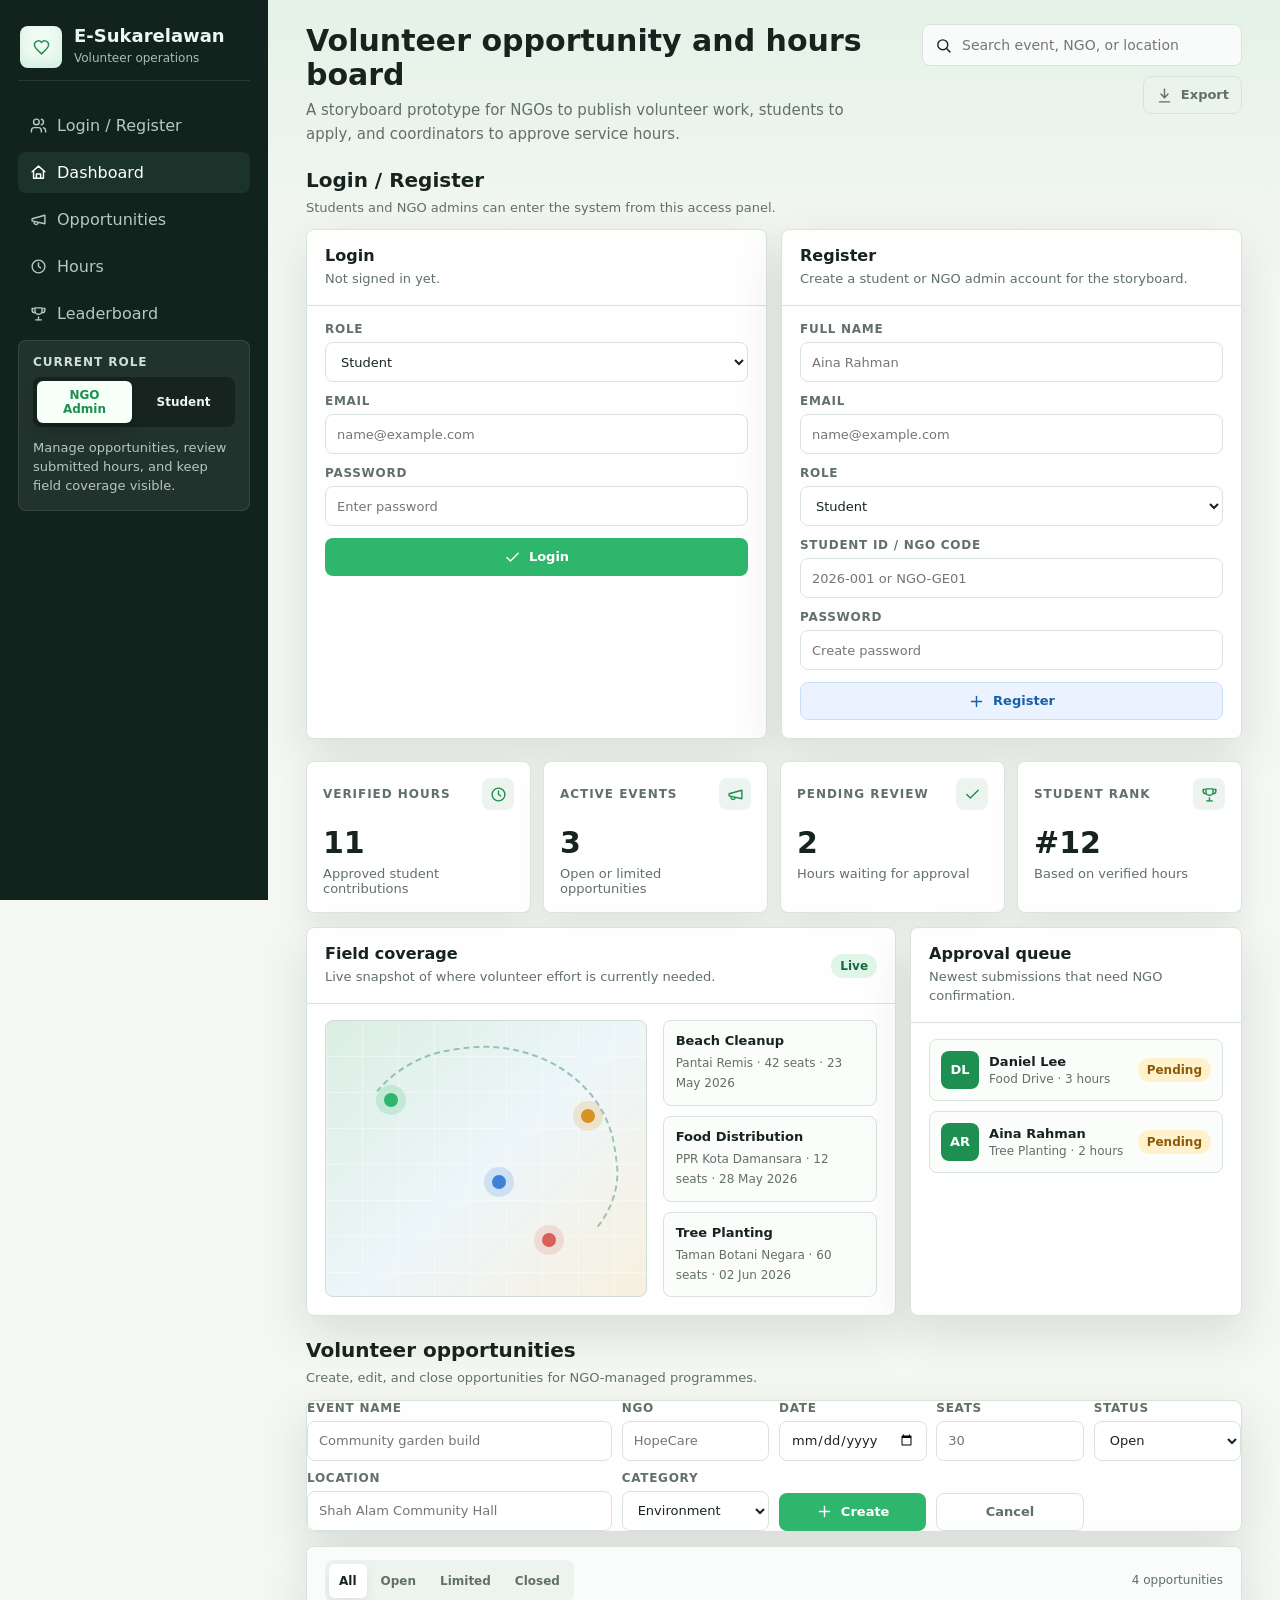
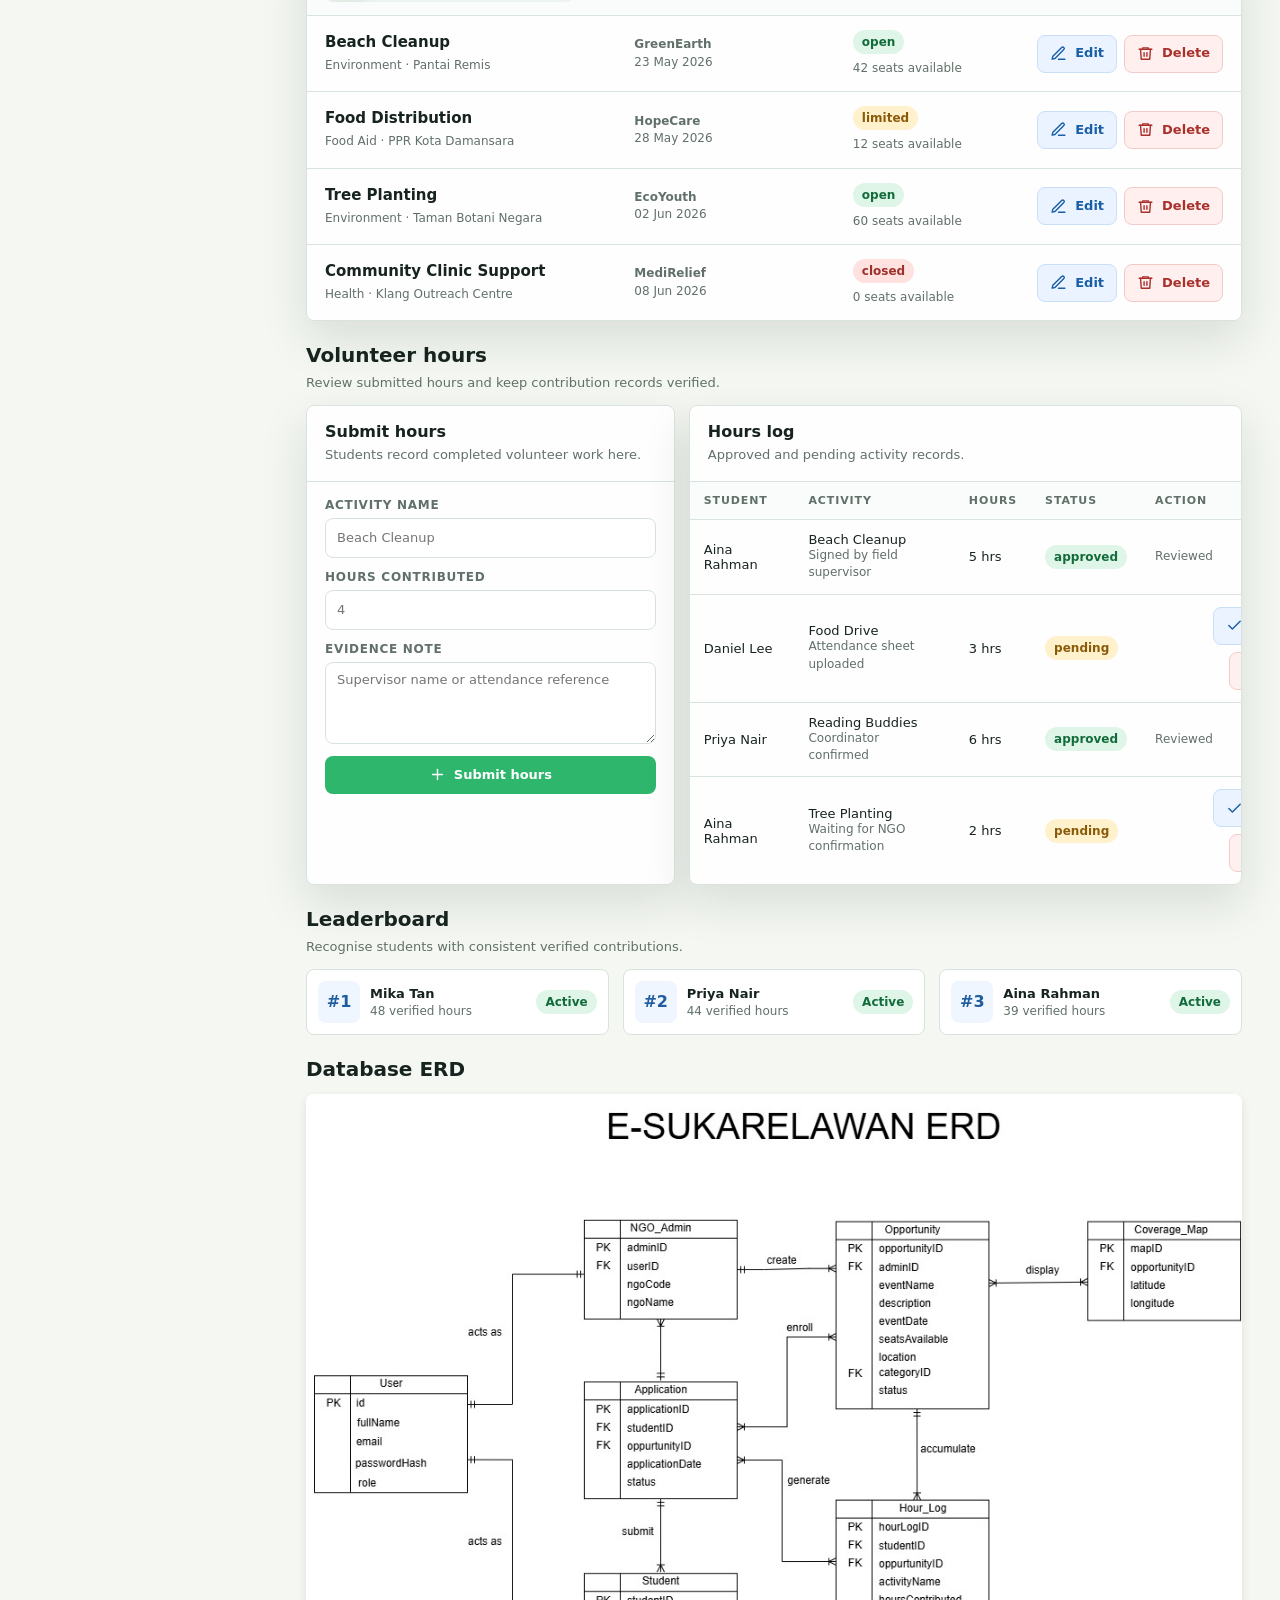
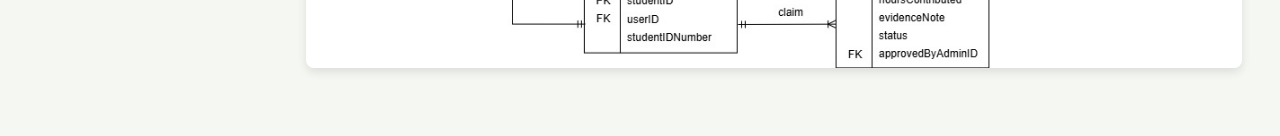
==== commit 02d9fbec: "Add files via upload" ====
--- a/E-sukarelawan/target/E-sukarelawan-1.0-SNAPSHOT/index.html
+++ b/E-sukarelawan/target/E-sukarelawan-1.0-SNAPSHOT/index.html
@@ -986,6 +986,19 @@
       .row-actions {
         justify-content: flex-start;
       }
+    }
+    
+        .erd-container {
+      display: flex;
+      justify-content: center;   /* horizontal center */
+      align-items: center;       /* vertical center (optional) */
+      margin-top: 20px;
+    }
+
+    .erd-container img {
+      max-width: 100%;
+      width: 900px;
+      border-radius: 8px;
     }
 
     @media (max-width: 620px) {
@@ -1396,6 +1409,16 @@
         </div>
         <div class="leaderboard-grid" id="leaderboardList"></div>
       </section>
+        
+        <section class="section" id="erd">
+  <div class="section-heading">
+    <h2>Database ERD</h2>
+  </div>
+
+  <img src="images/WhatsApp Image 2026-05-17 at 5.41.54 PM.jpeg"
+       alt="E-Sukarelawan ERD"
+       style="width:100%; max-width:1000px; border-radius:8px; box-shadow:0 4px 10px rgba(0,0,0,0.1);">
+</section>
     </main>
   </div>
 
